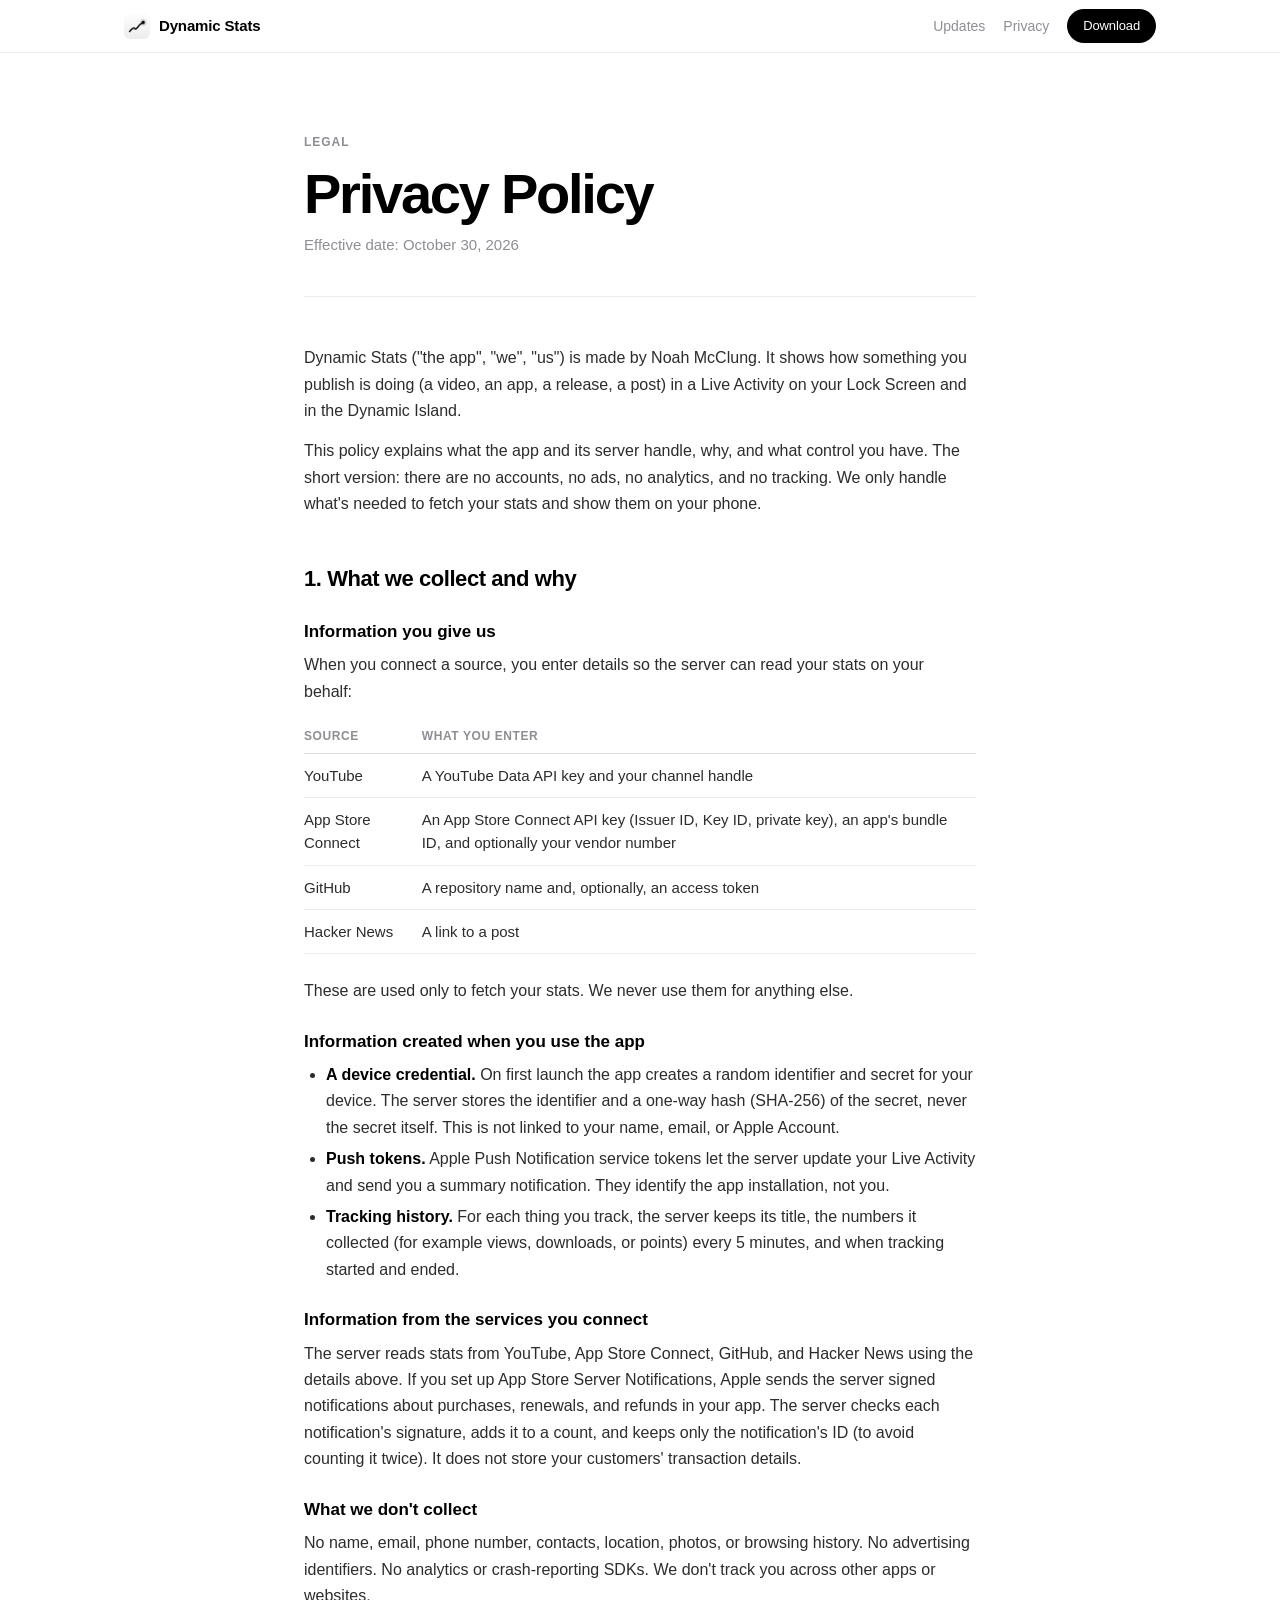
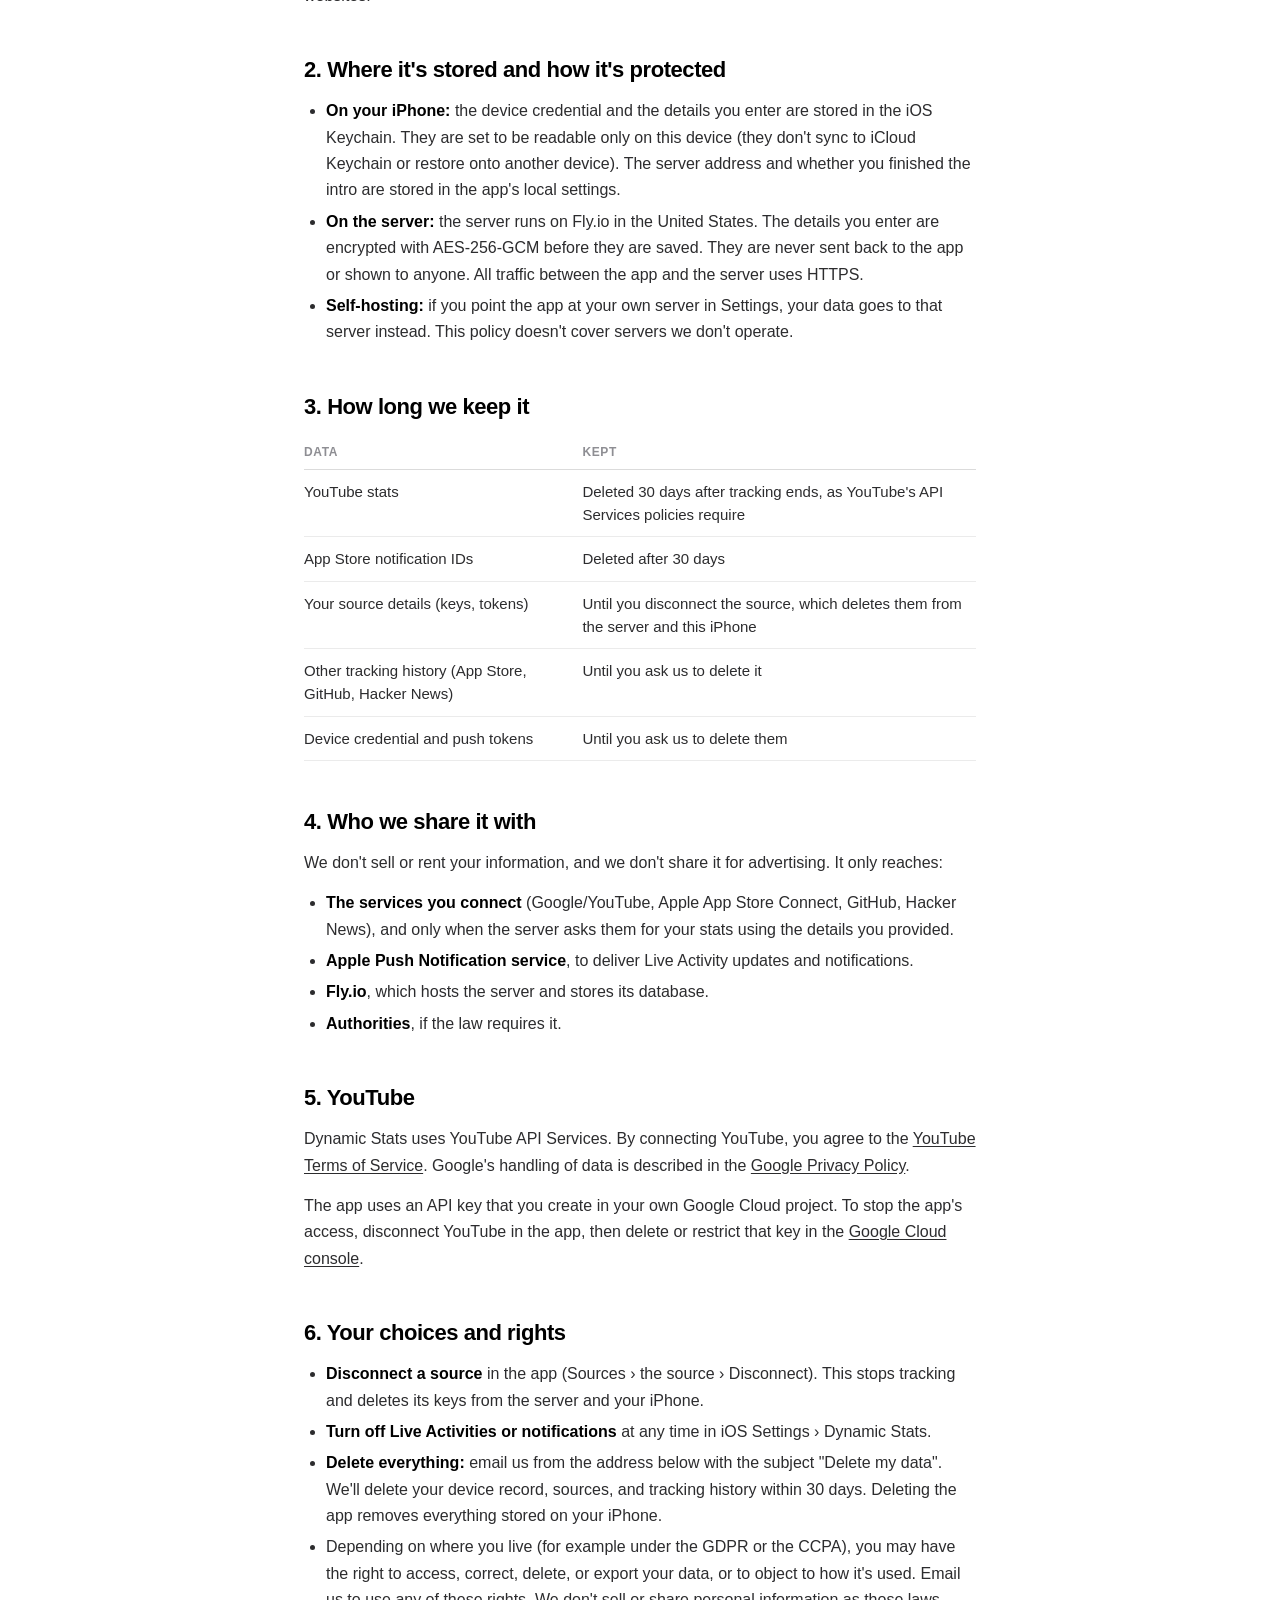
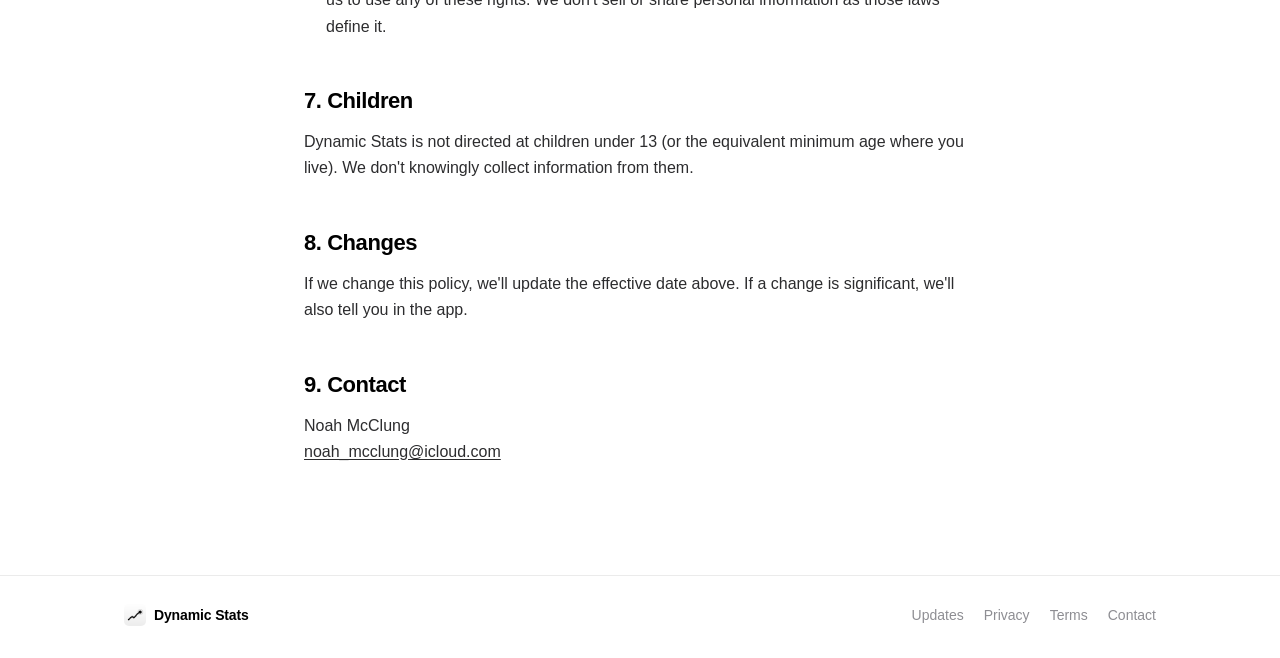
==== privacy.html @ cf6f5463 "Initial release: Dynamic Stats landing page Home page with animated Dynamic Island, four integration" ====
<!DOCTYPE html>
<html lang="en">
<head>
  <meta charset="UTF-8">
  <meta name="viewport" content="width=device-width, initial-scale=1">
  <title>Privacy Policy — Dynamic Stats</title>
  <meta name="description" content="Dynamic Stats privacy policy. No accounts, no ads, no analytics, no tracking.">
  <meta property="og:title"       content="Privacy Policy — Dynamic Stats">
  <meta property="og:description" content="No accounts, no ads, no analytics, no tracking.">
  <link rel="icon"             type="image/png" href="assets/app-icon.png">
  <link rel="apple-touch-icon"                  href="assets/app-icon.png">
  <link rel="stylesheet" href="style.css">
  <script src="config.js"></script>
</head>
<body>

<nav class="nav" aria-label="Site navigation">
  <div class="nav-inner">
    <a href="index.html" class="nav-brand">
      <img src="assets/app-icon.png" alt="">
      Dynamic Stats
    </a>
    <div class="nav-links">
      <span class="nav-page-links" style="display:contents;">
        <a href="updates.html">Updates</a>
        <a href="privacy.html">Privacy</a>
      </span>
      <a href="#" class="nav-download" id="nav-app-store-link" aria-label="Download on the App Store">Download</a>
    </div>
  </div>
</nav>
<script>document.getElementById('nav-app-store-link').href = APP_STORE_URL;</script>

<div class="wrap--narrow">

  <div class="legal-hero">
    <p class="legal-hero__eyebrow">Legal</p>
    <h1 class="legal-hero__title">Privacy Policy</h1>
    <p class="legal-hero__date">Effective date: October 30, 2026</p>
  </div>

  <div class="legal-content">

    <p>Dynamic Stats ("the app", "we", "us") is made by Noah McClung. It shows how something you publish is doing (a video, an app, a release, a post) in a Live Activity on your Lock Screen and in the Dynamic Island.</p>
    <p>This policy explains what the app and its server handle, why, and what control you have. The short version: there are no accounts, no ads, no analytics, and no tracking. We only handle what's needed to fetch your stats and show them on your phone.</p>

    <h2>1. What we collect and why</h2>

    <h3>Information you give us</h3>
    <p>When you connect a source, you enter details so the server can read your stats on your behalf:</p>
    <table>
      <thead><tr><th>Source</th><th>What you enter</th></tr></thead>
      <tbody>
        <tr><td>YouTube</td><td>A YouTube Data API key and your channel handle</td></tr>
        <tr><td>App Store Connect</td><td>An App Store Connect API key (Issuer ID, Key ID, private key), an app's bundle ID, and optionally your vendor number</td></tr>
        <tr><td>GitHub</td><td>A repository name and, optionally, an access token</td></tr>
        <tr><td>Hacker News</td><td>A link to a post</td></tr>
      </tbody>
    </table>
    <p>These are used only to fetch your stats. We never use them for anything else.</p>

    <h3>Information created when you use the app</h3>
    <ul>
      <li><strong>A device credential.</strong> On first launch the app creates a random identifier and secret for your device. The server stores the identifier and a one-way hash (SHA-256) of the secret, never the secret itself. This is not linked to your name, email, or Apple Account.</li>
      <li><strong>Push tokens.</strong> Apple Push Notification service tokens let the server update your Live Activity and send you a summary notification. They identify the app installation, not you.</li>
      <li><strong>Tracking history.</strong> For each thing you track, the server keeps its title, the numbers it collected (for example views, downloads, or points) every 5 minutes, and when tracking started and ended.</li>
    </ul>

    <h3>Information from the services you connect</h3>
    <p>The server reads stats from YouTube, App Store Connect, GitHub, and Hacker News using the details above. If you set up App Store Server Notifications, Apple sends the server signed notifications about purchases, renewals, and refunds in your app. The server checks each notification's signature, adds it to a count, and keeps only the notification's ID (to avoid counting it twice). It does not store your customers' transaction details.</p>

    <h3>What we don't collect</h3>
    <p>No name, email, phone number, contacts, location, photos, or browsing history. No advertising identifiers. No analytics or crash-reporting SDKs. We don't track you across other apps or websites.</p>

    <h2>2. Where it's stored and how it's protected</h2>
    <ul>
      <li><strong>On your iPhone:</strong> the device credential and the details you enter are stored in the iOS Keychain. They are set to be readable only on this device (they don't sync to iCloud Keychain or restore onto another device). The server address and whether you finished the intro are stored in the app's local settings.</li>
      <li><strong>On the server:</strong> the server runs on Fly.io in the United States. The details you enter are encrypted with AES-256-GCM before they are saved. They are never sent back to the app or shown to anyone. All traffic between the app and the server uses HTTPS.</li>
      <li><strong>Self-hosting:</strong> if you point the app at your own server in Settings, your data goes to that server instead. This policy doesn't cover servers we don't operate.</li>
    </ul>

    <h2>3. How long we keep it</h2>
    <table>
      <thead><tr><th>Data</th><th>Kept</th></tr></thead>
      <tbody>
        <tr><td>YouTube stats</td><td>Deleted 30 days after tracking ends, as YouTube's API Services policies require</td></tr>
        <tr><td>App Store notification IDs</td><td>Deleted after 30 days</td></tr>
        <tr><td>Your source details (keys, tokens)</td><td>Until you disconnect the source, which deletes them from the server and this iPhone</td></tr>
        <tr><td>Other tracking history (App Store, GitHub, Hacker News)</td><td>Until you ask us to delete it</td></tr>
        <tr><td>Device credential and push tokens</td><td>Until you ask us to delete them</td></tr>
      </tbody>
    </table>

    <h2>4. Who we share it with</h2>
    <p>We don't sell or rent your information, and we don't share it for advertising. It only reaches:</p>
    <ul>
      <li><strong>The services you connect</strong> (Google/YouTube, Apple App Store Connect, GitHub, Hacker News), and only when the server asks them for your stats using the details you provided.</li>
      <li><strong>Apple Push Notification service</strong>, to deliver Live Activity updates and notifications.</li>
      <li><strong>Fly.io</strong>, which hosts the server and stores its database.</li>
      <li><strong>Authorities</strong>, if the law requires it.</li>
    </ul>

    <h2>5. YouTube</h2>
    <p>Dynamic Stats uses YouTube API Services. By connecting YouTube, you agree to the <a href="https://www.youtube.com/t/terms">YouTube Terms of Service</a>. Google's handling of data is described in the <a href="https://policies.google.com/privacy">Google Privacy Policy</a>.</p>
    <p>The app uses an API key that you create in your own Google Cloud project. To stop the app's access, disconnect YouTube in the app, then delete or restrict that key in the <a href="https://console.cloud.google.com/apis/credentials">Google Cloud console</a>.</p>

    <h2>6. Your choices and rights</h2>
    <ul>
      <li><strong>Disconnect a source</strong> in the app (Sources › the source › Disconnect). This stops tracking and deletes its keys from the server and your iPhone.</li>
      <li><strong>Turn off Live Activities or notifications</strong> at any time in iOS Settings › Dynamic Stats.</li>
      <li><strong>Delete everything:</strong> email us from the address below with the subject "Delete my data". We'll delete your device record, sources, and tracking history within 30 days. Deleting the app removes everything stored on your iPhone.</li>
      <li>Depending on where you live (for example under the GDPR or the CCPA), you may have the right to access, correct, delete, or export your data, or to object to how it's used. Email us to use any of these rights. We don't sell or share personal information as those laws define it.</li>
    </ul>

    <h2>7. Children</h2>
    <p>Dynamic Stats is not directed at children under 13 (or the equivalent minimum age where you live). We don't knowingly collect information from them.</p>

    <h2>8. Changes</h2>
    <p>If we change this policy, we'll update the effective date above. If a change is significant, we'll also tell you in the app.</p>

    <h2>9. Contact</h2>
    <p>Noah McClung<br><a href="mailto:noah_mcclung@icloud.com">noah_mcclung@icloud.com</a></p>

  </div>
</div>

<footer>
  <div class="wrap footer-inner">
    <span class="footer-brand">
      <img src="assets/app-icon.png" alt="">
      Dynamic Stats
    </span>
    <nav class="footer-links" aria-label="Footer navigation">
      <a href="updates.html">Updates</a>
      <a href="privacy.html">Privacy</a>
      <a href="terms.html">Terms</a>
      <a href="mailto:noah_mcclung@icloud.com">Contact</a>
    </nav>
  </div>
</footer>

</body>
</html>
---- style.css ----
/* ─── Reset ──────────────────────────────────────────────────────────── */
*, *::before, *::after { box-sizing: border-box; margin: 0; padding: 0; }

/* ─── Tokens ─────────────────────────────────────────────────────────── */
:root {
  --black:          #000000;
  --white:          #ffffff;
  --label:          #8E8E93;
  --border:         rgba(0, 0, 0, 0.08);
  --border-strong:  rgba(0, 0, 0, 0.14);
  --island-bg:      #000000;
  --island-border:  #2C2C2E;
  --font:    -apple-system, "SF Pro Display", "SF Pro Text", "Helvetica Neue", sans-serif;
  --mono:    "SF Mono", ui-monospace, "Courier New", monospace;
}

/* ─── Base ───────────────────────────────────────────────────────────── */
html { scroll-behavior: smooth; }

body {
  background: var(--white);
  color: var(--black);
  font-family: var(--font);
  font-size: 17px;
  line-height: 1.5;
  -webkit-font-smoothing: antialiased;
  -moz-osx-font-smoothing: grayscale;
  overflow-x: hidden;
}

img, svg { display: block; }
a  { color: inherit; text-decoration: none; }

/* ─── Layout ─────────────────────────────────────────────────────────── */
.wrap        { max-width: 1080px; margin: 0 auto; padding: 0 24px; }
.wrap--narrow{ max-width:  720px; margin: 0 auto; padding: 0 24px; }

/* ─── Nav ────────────────────────────────────────────────────────────── */
.nav {
  position: sticky;
  top: 0;
  z-index: 100;
  background: rgba(255, 255, 255, 0.88);
  backdrop-filter: blur(20px) saturate(180%);
  -webkit-backdrop-filter: blur(20px) saturate(180%);
  border-bottom: 1px solid var(--border);
}
.nav-inner {
  max-width: 1080px;
  margin: 0 auto;
  padding: 0 24px;
  height: 52px;
  display: flex;
  align-items: center;
  justify-content: space-between;
}
.nav-brand {
  display: flex;
  align-items: center;
  gap: 9px;
  font-size: 15px;
  font-weight: 600;
  letter-spacing: -0.01em;
}
.nav-brand img {
  width: 26px;
  height: 26px;
  border-radius: 6px;
}
.nav-links {
  display: flex;
  align-items: center;
  gap: 18px;
}
.nav-links a {
  font-size: 14px;
  color: var(--label);
  transition: color 0.15s;
}
.nav-links a:hover { color: var(--black); }
.nav-links .nav-download {
  background: var(--black);
  color: var(--white);
  padding: 7px 16px;
  border-radius: 100px;
  font-size: 13px;
  font-weight: 500;
  letter-spacing: -0.01em;
  transition: opacity 0.15s;
}
.nav-links .nav-download:hover { color: var(--white); opacity: 0.72; }
@media (max-width: 520px) {
  .nav-links .nav-page-links { display: none; }
}

/* ─── Hero ───────────────────────────────────────────────────────────── */
.hero {
  min-height: 100svh;
  display: flex;
  flex-direction: column;
  align-items: center;
  justify-content: center;
  padding: 96px 24px 72px;
  text-align: center;
}

.hero__identity {
  display: flex;
  flex-direction: column;
  align-items: center;
  gap: 20px;
}

.hero__icon {
  width: 88px;
  height: 88px;
  border-radius: 20px;
}

.hero__title {
  font-size: clamp(42px, 9vw, 80px);
  font-weight: 700;
  letter-spacing: -0.045em;
  line-height: 1;
}

.hero__tagline {
  font-size: clamp(19px, 3.5vw, 26px);
  color: var(--label);
  font-weight: 400;
  letter-spacing: -0.015em;
}

/* ─── Island stage (hero centerpiece) ───────────────────────────────── */
.island-stage {
  margin-top: 64px;
  display: flex;
  flex-direction: column;
  align-items: center;
  min-height: 220px;
  justify-content: center;
  width: 100%;
}

/* ─── The Dynamic Island ─────────────────────────────────────────────── */
.island {
  position: relative;
  background: var(--island-bg);
  border: 1px solid var(--island-border);
  border-radius: 100px;
  color: #fff;
  overflow: hidden;
  width: 200px;
  height: 48px;
  transition:
    width  0.55s cubic-bezier(0.34, 1.56, 0.64, 1),
    height 0.55s cubic-bezier(0.34, 1.56, 0.64, 1),
    border-radius 0.55s cubic-bezier(0.34, 1.56, 0.64, 1);
  will-change: width, height;
}

.island.is-expanded {
  width: min(380px, calc(100vw - 48px));
  height: 158px;
  border-radius: 44px;
}

/* Camera dot */
.island::before {
  content: "";
  position: absolute;
  top: 50%;
  left: 50%;
  transform: translate(-50%, -50%);
  width: 12px;
  height: 12px;
  background: #1a1a1a;
  border-radius: 50%;
  z-index: 10;
  pointer-events: none;
  transition: opacity 0.25s;
}
.island.is-expanded::before { opacity: 0; }

/* ── Compact layer ── */
.island__compact {
  position: absolute;
  inset: 0;
  display: flex;
  align-items: center;
  justify-content: space-between;
  padding: 0 16px;
  opacity: 1;
  transition: opacity 0.15s;
  pointer-events: auto;
}
.island.is-expanded .island__compact {
  opacity: 0;
  pointer-events: none;
}

.island__compact-icon {
  display: flex;
  align-items: center;
  flex-shrink: 0;
}
.island__compact-icon svg { width: 18px; height: 18px; color: #fff; }

.island__compact-value {
  font-size: 14px;
  font-weight: 600;
  font-variant-numeric: tabular-nums;
  letter-spacing: -0.02em;
  color: #fff;
}

/* ── Expanded layer ── */
.island__expanded {
  position: absolute;
  inset: 0;
  display: flex;
  flex-direction: column;
  padding: 14px 20px 12px;
  opacity: 0;
  transition: opacity 0.2s 0.18s;
  pointer-events: none;
}
.island.is-expanded .island__expanded {
  opacity: 1;
  pointer-events: auto;
}

.island__top {
  display: flex;
  align-items: center;
  justify-content: space-between;
  margin-bottom: 10px;
  flex-shrink: 0;
}

.island__top-icon svg  { width: 17px; height: 17px; color: #fff; flex-shrink: 0; }

.island__center {
  flex: 1;
  min-width: 0;
  text-align: center;
  padding: 0 6px;
}
.island__center-title {
  font-size: 12px;
  font-weight: 600;
  color: #fff;
  white-space: nowrap;
  overflow: hidden;
  text-overflow: ellipsis;
  line-height: 1.25;
}
.island__center-sub {
  font-size: 9px;
  color: #8E8E93;
  white-space: nowrap;
  overflow: hidden;
  text-overflow: ellipsis;
  margin-top: 1px;
}

.island__timer {
  font-size: 10px;
  font-weight: 500;
  color: #8E8E93;
  font-variant-numeric: tabular-nums;
  white-space: nowrap;
  flex-shrink: 0;
}

.island__metrics {
  display: flex;
  padding: 0 4px;
  flex-shrink: 0;
  gap: 2px;
}

.island__metric {
  flex: 1;
  min-width: 0;
}
.island__metric-label {
  font-size: 8px;
  color: #8E8E93;
  white-space: nowrap;
  overflow: hidden;
  text-overflow: ellipsis;
}
.island__metric-value {
  font-size: 16px;
  font-weight: 600;
  color: #fff;
  font-variant-numeric: tabular-nums;
  letter-spacing: -0.02em;
  white-space: nowrap;
  line-height: 1.15;
}

.island__sparkline {
  margin-top: 8px;
  padding: 0 4px;
  flex-shrink: 0;
  height: 18px;
}
.island__sparkline svg {
  width: 100%;
  height: 100%;
  overflow: visible;
}
.island__sparkline polyline {
  fill: none;
  stroke: #fff;
  stroke-width: 1.5;
  stroke-linecap: round;
  stroke-linejoin: round;
}

/* Mode label below island */
.island-label {
  margin-top: 18px;
  font-size: 13px;
  color: var(--label);
  letter-spacing: -0.01em;
  height: 18px;
  transition: opacity 0.3s;
}

@media (max-height: 700px) {
  .hero { padding-top: 56px; padding-bottom: 40px; }
  .island-stage { margin-top: 36px; min-height: 180px; }
  .badge-wrap { margin-top: 32px; }
  .hero__icon { width: 68px; height: 68px; }
  .hero__title { font-size: clamp(36px, 9vw, 72px); }
}

/* ─── App Store badge ────────────────────────────────────────────────── */
.badge-wrap {
  margin-top: 52px;
}
.badge-wrap a {
  display: inline-block;
  transition: opacity 0.15s;
}
.badge-wrap a:hover  { opacity: 0.72; }
.badge-wrap a:active { opacity: 0.5;  }
.badge-wrap img { height: 50px; width: auto; }

/* ─── Section defaults ───────────────────────────────────────────────── */
.section { padding: 80px 0; border-top: 1px solid var(--border); }

.section-eyebrow {
  font-size: 12px;
  font-weight: 600;
  letter-spacing: 0.08em;
  text-transform: uppercase;
  color: var(--label);
  margin-bottom: 12px;
}
.section-heading {
  font-size: clamp(28px, 5vw, 48px);
  font-weight: 700;
  letter-spacing: -0.04em;
  line-height: 1.06;
  margin-bottom: 12px;
}
.section-sub {
  font-size: 17px;
  color: var(--label);
  line-height: 1.55;
  max-width: 480px;
}

/* ─── Scroll reveal ──────────────────────────────────────────────────── */
.reveal {
  opacity: 0;
  transform: translateY(22px);
  transition:
    opacity  0.6s cubic-bezier(0.25, 0, 0, 1),
    transform 0.6s cubic-bezier(0.25, 0, 0, 1);
}
.reveal.in-view { opacity: 1; transform: none; }

.stagger > * {
  opacity: 0;
  transform: translateY(18px);
  transition:
    opacity  0.5s cubic-bezier(0.25, 0, 0, 1),
    transform 0.5s cubic-bezier(0.25, 0, 0, 1);
}
.stagger.in-view > *:nth-child(1) { opacity:1; transform:none; transition-delay:0s;    }
.stagger.in-view > *:nth-child(2) { opacity:1; transform:none; transition-delay:0.07s; }
.stagger.in-view > *:nth-child(3) { opacity:1; transform:none; transition-delay:0.14s; }
.stagger.in-view > *:nth-child(4) { opacity:1; transform:none; transition-delay:0.21s; }
.stagger.in-view > *:nth-child(5) { opacity:1; transform:none; transition-delay:0.28s; }

/* ─── See it live ────────────────────────────────────────────────────── */
.live-grid {
  display: grid;
  grid-template-columns: repeat(2, 1fr);
  gap: 1px;
  margin-top: 40px;
  background: var(--border);
  border-radius: 20px;
  overflow: hidden;
  border: 1px solid var(--border);
}
@media (min-width: 640px) {
  .live-grid { grid-template-columns: repeat(4, 1fr); }
}

.live-cell {
  background: var(--white);
  aspect-ratio: 9 / 18;
  position: relative;
  overflow: hidden;
  display: flex;
  align-items: flex-end;
  padding: 14px;
}
.live-cell video {
  position: absolute;
  inset: 0;
  width: 100%;
  height: 100%;
  object-fit: cover;
}
.live-cell__placeholder {
  position: absolute;
  inset: 0;
  display: flex;
  flex-direction: column;
  align-items: center;
  justify-content: center;
  gap: 10px;
  background: #F2F2F7;
}
.live-cell__placeholder svg { width: 32px; height: 32px; color: #C7C7CC; }
.live-cell__placeholder-text { font-size: 11px; color: #AEAEB2; text-align: center; line-height: 1.4; }

.live-cell__label {
  position: relative;
  z-index: 2;
  font-size: 11px;
  font-weight: 600;
  letter-spacing: 0.04em;
  text-transform: uppercase;
  color: var(--label);
  background: rgba(255,255,255,0.88);
  backdrop-filter: blur(8px);
  -webkit-backdrop-filter: blur(8px);
  padding: 4px 10px;
  border-radius: 100px;
}

/* ─── Modes list ─────────────────────────────────────────────────────── */
.modes-list { margin-top: 56px; }

.mode-row {
  display: grid;
  grid-template-columns: 1fr 1fr;
  gap: 48px;
  align-items: center;
  padding: 56px 0;
  border-top: 1px solid var(--border);
}
.mode-row:first-child { border-top: none; padding-top: 0; }

.mode-row--flip .mode-info  { order: 2; }
.mode-row--flip .mode-visual{ order: 1; }

@media (max-width: 640px) {
  .mode-row { grid-template-columns: 1fr; gap: 28px; }
  .mode-row--flip .mode-info  { order: 1; }
  .mode-row--flip .mode-visual{ order: 2; }
}

.mode-info { display: flex; flex-direction: column; gap: 6px; }

.mode-icon-wrap { color: var(--black); margin-bottom: 4px; }
.mode-icon-wrap svg { width: 28px; height: 28px; }

.mode-name {
  font-size: clamp(24px, 4vw, 36px);
  font-weight: 700;
  letter-spacing: -0.035em;
  line-height: 1.1;
}
.mode-tagline {
  font-size: 17px;
  color: var(--label);
  line-height: 1.45;
  max-width: 360px;
}
.mode-how {
  font-size: 14px;
  color: var(--label);
  line-height: 1.55;
  max-width: 360px;
  margin-top: 2px;
}

/* Static mini island inside mode row */
.mode-visual { display: flex; justify-content: center; }

.island-static {
  background: var(--island-bg);
  border: 1px solid var(--island-border);
  border-radius: 32px;
  color: #fff;
  padding: 14px 18px 12px;
  width: 260px;
  max-width: 100%;
}
.island-static__top {
  display: flex;
  align-items: center;
  gap: 8px;
  margin-bottom: 10px;
}
.island-static__icon svg { width: 14px; height: 14px; color: #fff; }
.island-static__title {
  font-size: 11px;
  font-weight: 600;
  color: #fff;
  flex: 1;
  white-space: nowrap;
  overflow: hidden;
  text-overflow: ellipsis;
}
.island-static__timer { font-size: 9px; color: #8E8E93; font-variant-numeric: tabular-nums; }

.island-static__metrics { display: flex; gap: 12px; margin-bottom: 8px; }
.island-static__metric { display: flex; flex-direction: column; gap: 1px; min-width: 0; }
.island-static__label { font-size: 7px; color: #8E8E93; }
.island-static__value {
  font-size: 14px;
  font-weight: 600;
  color: #fff;
  font-variant-numeric: tabular-nums;
  letter-spacing: -0.02em;
  white-space: nowrap;
}

.island-static__sparkline { height: 14px; }
.island-static__sparkline svg { width: 100%; height: 100%; }
.island-static__sparkline polyline {
  fill: none;
  stroke: #fff;
  stroke-width: 1.5;
  stroke-linecap: round;
  stroke-linejoin: round;
}

/* ─── Features (StandBy etc.) ────────────────────────────────────────── */
.features-grid {
  display: grid;
  grid-template-columns: repeat(3, 1fr);
  gap: 0;
  margin-top: 52px;
  border-top: 1px solid var(--border);
}
@media (max-width: 640px) {
  .features-grid { grid-template-columns: 1fr; }
}

.feature {
  padding: 36px 0;
  border-bottom: 1px solid var(--border);
}
.features-grid .feature:not(:last-child) {
  border-right: 1px solid var(--border);
  padding-right: 32px;
}
.features-grid .feature + .feature { padding-left: 32px; }

@media (max-width: 640px) {
  .features-grid .feature:not(:last-child) { border-right: none; padding-right: 0; }
  .features-grid .feature + .feature { padding-left: 0; }
}

.feature__icon { color: var(--black); margin-bottom: 14px; }
.feature__icon svg { width: 26px; height: 26px; }
.feature__name {
  font-size: 20px;
  font-weight: 700;
  letter-spacing: -0.025em;
  margin-bottom: 6px;
}
.feature__desc {
  font-size: 15px;
  color: var(--label);
  line-height: 1.5;
}

/* ─── Screenshots ────────────────────────────────────────────────────── */
.screenshots-scroll {
  overflow-x: auto;
  padding: 40px 0 48px;
  scrollbar-width: none;
  -webkit-overflow-scrolling: touch;
}
.screenshots-scroll::-webkit-scrollbar { display: none; }

/* Inner flex row — centers when content fits, scrolls from left when it overflows */
.screenshots-inner {
  display: flex;
  gap: 14px;
  width: max-content;
  margin: 0 auto;
  padding: 0 24px;
  scroll-snap-type: x mandatory;
}

.iphone {
  width: 220px;
  background: #1C1C1E;
  border-radius: 42px;
  padding: 12px;
  position: relative;
  box-shadow: 0 0 0 1px rgba(255,255,255,0.06) inset, 0 20px 48px rgba(0,0,0,0.12);
}
.iphone__notch {
  width: 72px;
  height: 10px;
  background: #000;
  border-radius: 100px;
  margin: 0 auto 10px;
}
.iphone__screen {
  background: #000;
  border-radius: 32px;
  aspect-ratio: 393 / 852;
  overflow: hidden;
  display: flex;
  align-items: center;
  justify-content: center;
}
.iphone__screen img { width: 100%; height: 100%; object-fit: cover; }
.iphone__screen-placeholder {
  display: flex;
  flex-direction: column;
  align-items: center;
  gap: 10px;
  padding: 24px;
  text-align: center;
}
.iphone__screen-placeholder svg { width: 28px; height: 28px; color: #3A3A3C; }
.iphone__screen-placeholder p  { font-size: 10px; color: #3A3A3C; line-height: 1.4; }

/* Caption below each iPhone */
.iphone-wrap {
  display: flex;
  flex-direction: column;
  align-items: center;
  flex-shrink: 0;
  scroll-snap-align: start;
}
.iphone-caption {
  margin-top: 12px;
  font-size: 12px;
  color: var(--label);
  text-align: center;
}

/* ─── Footer ─────────────────────────────────────────────────────────── */
footer {
  border-top: 1px solid var(--border);
  padding: 28px 0 32px;
}
.footer-inner {
  display: flex;
  align-items: center;
  justify-content: space-between;
  flex-wrap: wrap;
  gap: 14px;
}
.footer-brand {
  font-size: 14px;
  font-weight: 600;
  letter-spacing: -0.01em;
  display: flex;
  align-items: center;
  gap: 8px;
}
.footer-brand img {
  width: 22px;
  height: 22px;
  border-radius: 5px;
}
.footer-links {
  display: flex;
  gap: 20px;
  flex-wrap: wrap;
}
.footer-links a {
  font-size: 14px;
  color: var(--label);
  transition: color 0.15s;
}
.footer-links a:hover { color: var(--black); }

/* ─── Legal pages ─────────────────────────────────────────────────────── */
.legal-hero { padding: 80px 0 40px; }
.legal-hero__eyebrow {
  font-size: 12px;
  font-weight: 600;
  letter-spacing: 0.08em;
  text-transform: uppercase;
  color: var(--label);
  margin-bottom: 14px;
}
.legal-hero__title {
  font-size: clamp(32px, 6vw, 56px);
  font-weight: 700;
  letter-spacing: -0.04em;
  line-height: 1.05;
  margin-bottom: 10px;
}
.legal-hero__date { font-size: 15px; color: var(--label); }

.legal-content {
  padding: 48px 0 96px;
  border-top: 1px solid var(--border);
}
.legal-content h2 {
  font-size: 22px;
  font-weight: 700;
  letter-spacing: -0.02em;
  margin-top: 44px;
  margin-bottom: 12px;
}
.legal-content h3 {
  font-size: 17px;
  font-weight: 600;
  margin-top: 24px;
  margin-bottom: 8px;
}
.legal-content p {
  font-size: 16px;
  color: #2C2C2E;
  line-height: 1.65;
  margin-bottom: 14px;
}
.legal-content ul, .legal-content ol {
  padding-left: 22px;
  margin-bottom: 14px;
}
.legal-content li {
  font-size: 16px;
  color: #2C2C2E;
  line-height: 1.65;
  margin-bottom: 5px;
}
.legal-content a { text-decoration: underline; text-underline-offset: 2px; }
.legal-content a:hover { opacity: 0.65; }
.legal-content strong { font-weight: 600; color: var(--black); }

.legal-content table {
  width: 100%;
  border-collapse: collapse;
  margin-bottom: 24px;
  font-size: 15px;
}
.legal-content th {
  text-align: left;
  padding: 8px 14px 8px 0;
  border-bottom: 1px solid var(--border-strong);
  font-weight: 600;
  font-size: 12px;
  letter-spacing: 0.05em;
  text-transform: uppercase;
  color: var(--label);
}
.legal-content td {
  padding: 10px 14px 10px 0;
  border-bottom: 1px solid var(--border);
  color: #2C2C2E;
  line-height: 1.55;
  vertical-align: top;
}

/* ─── Updates page ───────────────────────────────────────────────────── */
.updates-list { padding-bottom: 96px; }

.update {
  display: grid;
  grid-template-columns: 112px 1fr;
  gap: 0 32px;
  padding: 44px 0;
  border-top: 1px solid var(--border);
}
@media (max-width: 520px) {
  .update { grid-template-columns: 1fr; gap: 12px; }
}

.update__meta {}
.update__version { font-size: 14px; font-weight: 600; }
.update__date    { font-size: 13px; color: var(--label); margin-top: 2px; }

.update__content h3 {
  font-size: 20px;
  font-weight: 700;
  letter-spacing: -0.025em;
  margin-bottom: 10px;
}
.update__content p {
  font-size: 16px;
  color: #2C2C2E;
  line-height: 1.65;
  margin-bottom: 10px;
}
.update__content ul { padding-left: 20px; }
.update__content li {
  font-size: 16px;
  color: #2C2C2E;
  line-height: 1.65;
  margin-bottom: 4px;
}

/* ─── Prefers-reduced-motion ─────────────────────────────────────────── */
@media (prefers-reduced-motion: reduce) {
  *, *::before, *::after {
    animation-duration: 0.01ms !important;
    animation-iteration-count: 1 !important;
    transition-duration: 0.01ms !important;
    transition-delay: 0ms !important;
  }
  .reveal, .stagger > * { opacity: 1 !important; transform: none !important; }

  /* Keep island in expanded state so it's legible without animation */
  .island {
    width: min(380px, calc(100vw - 48px)) !important;
    height: 158px !important;
    border-radius: 44px !important;
  }
  .island::before       { opacity: 0 !important; }
  .island__compact      { opacity: 0 !important; pointer-events: none !important; }
  .island__expanded     { opacity: 1 !important; }
}
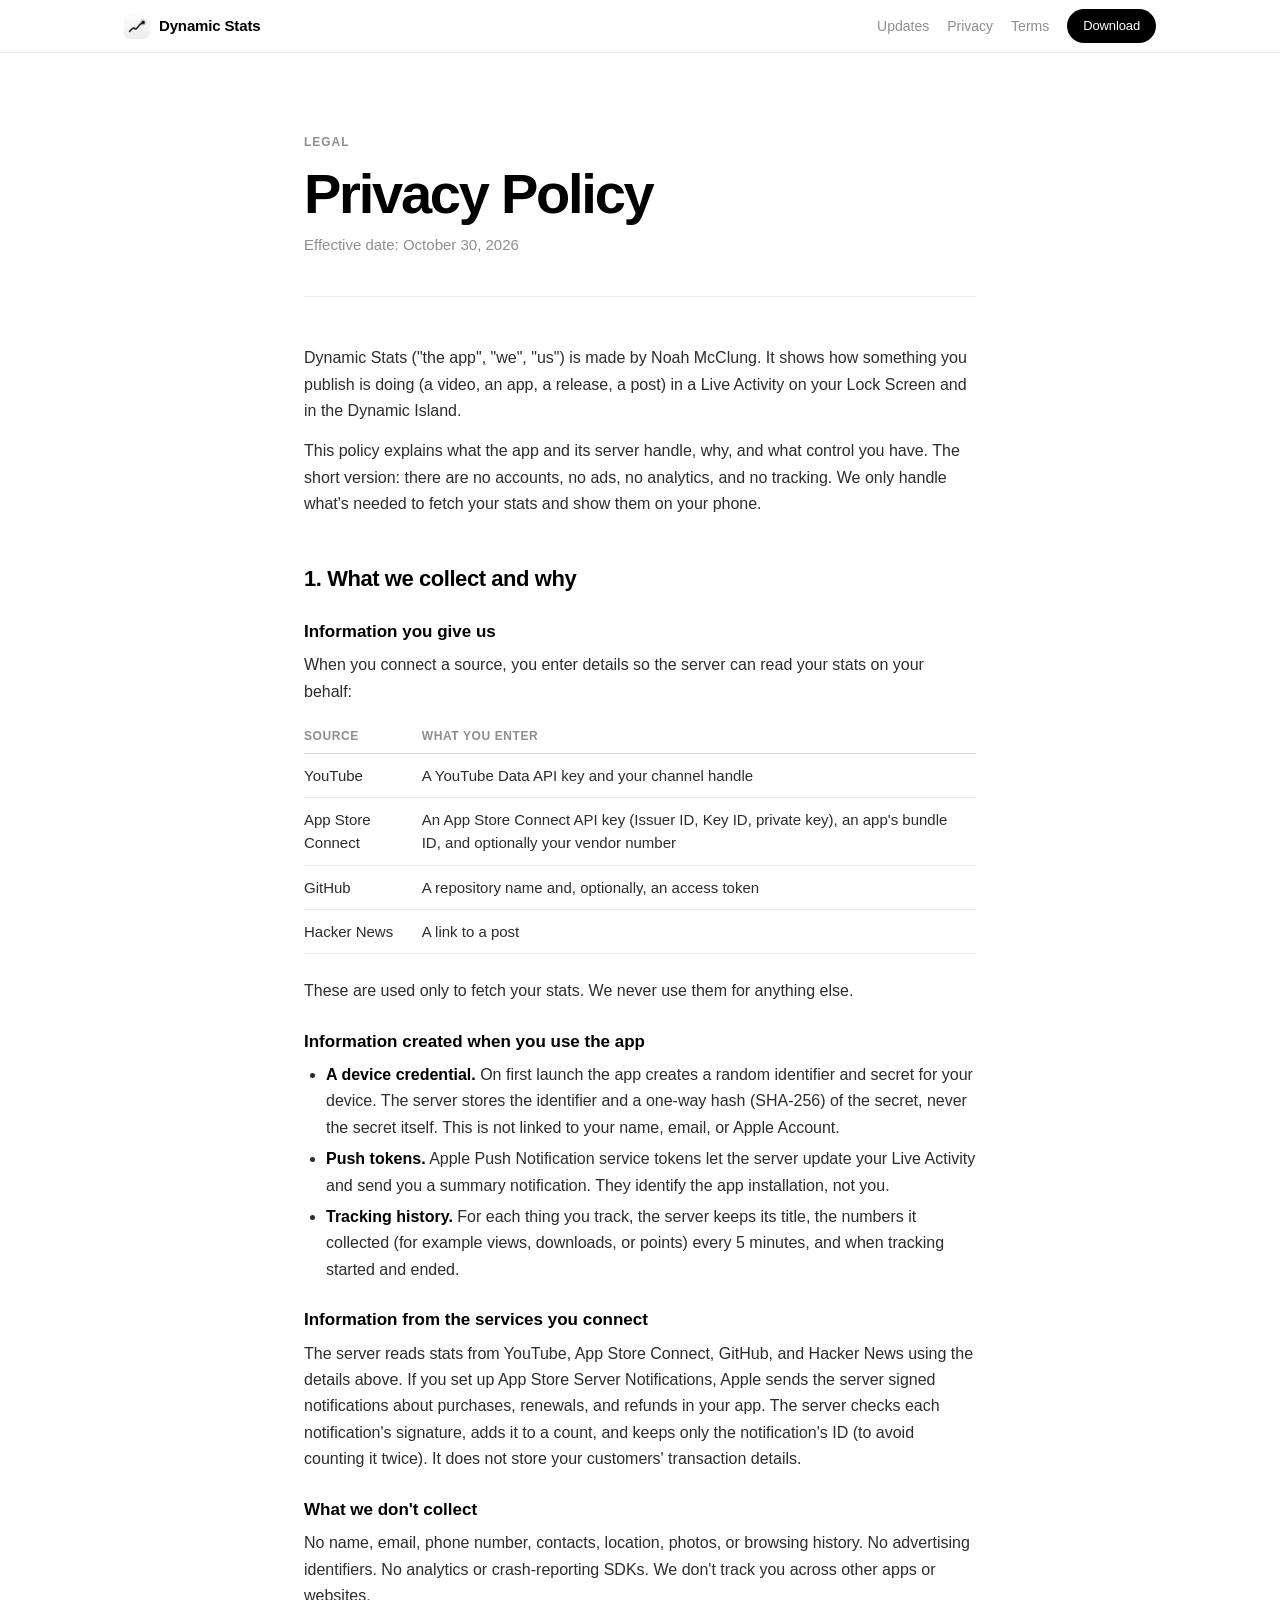
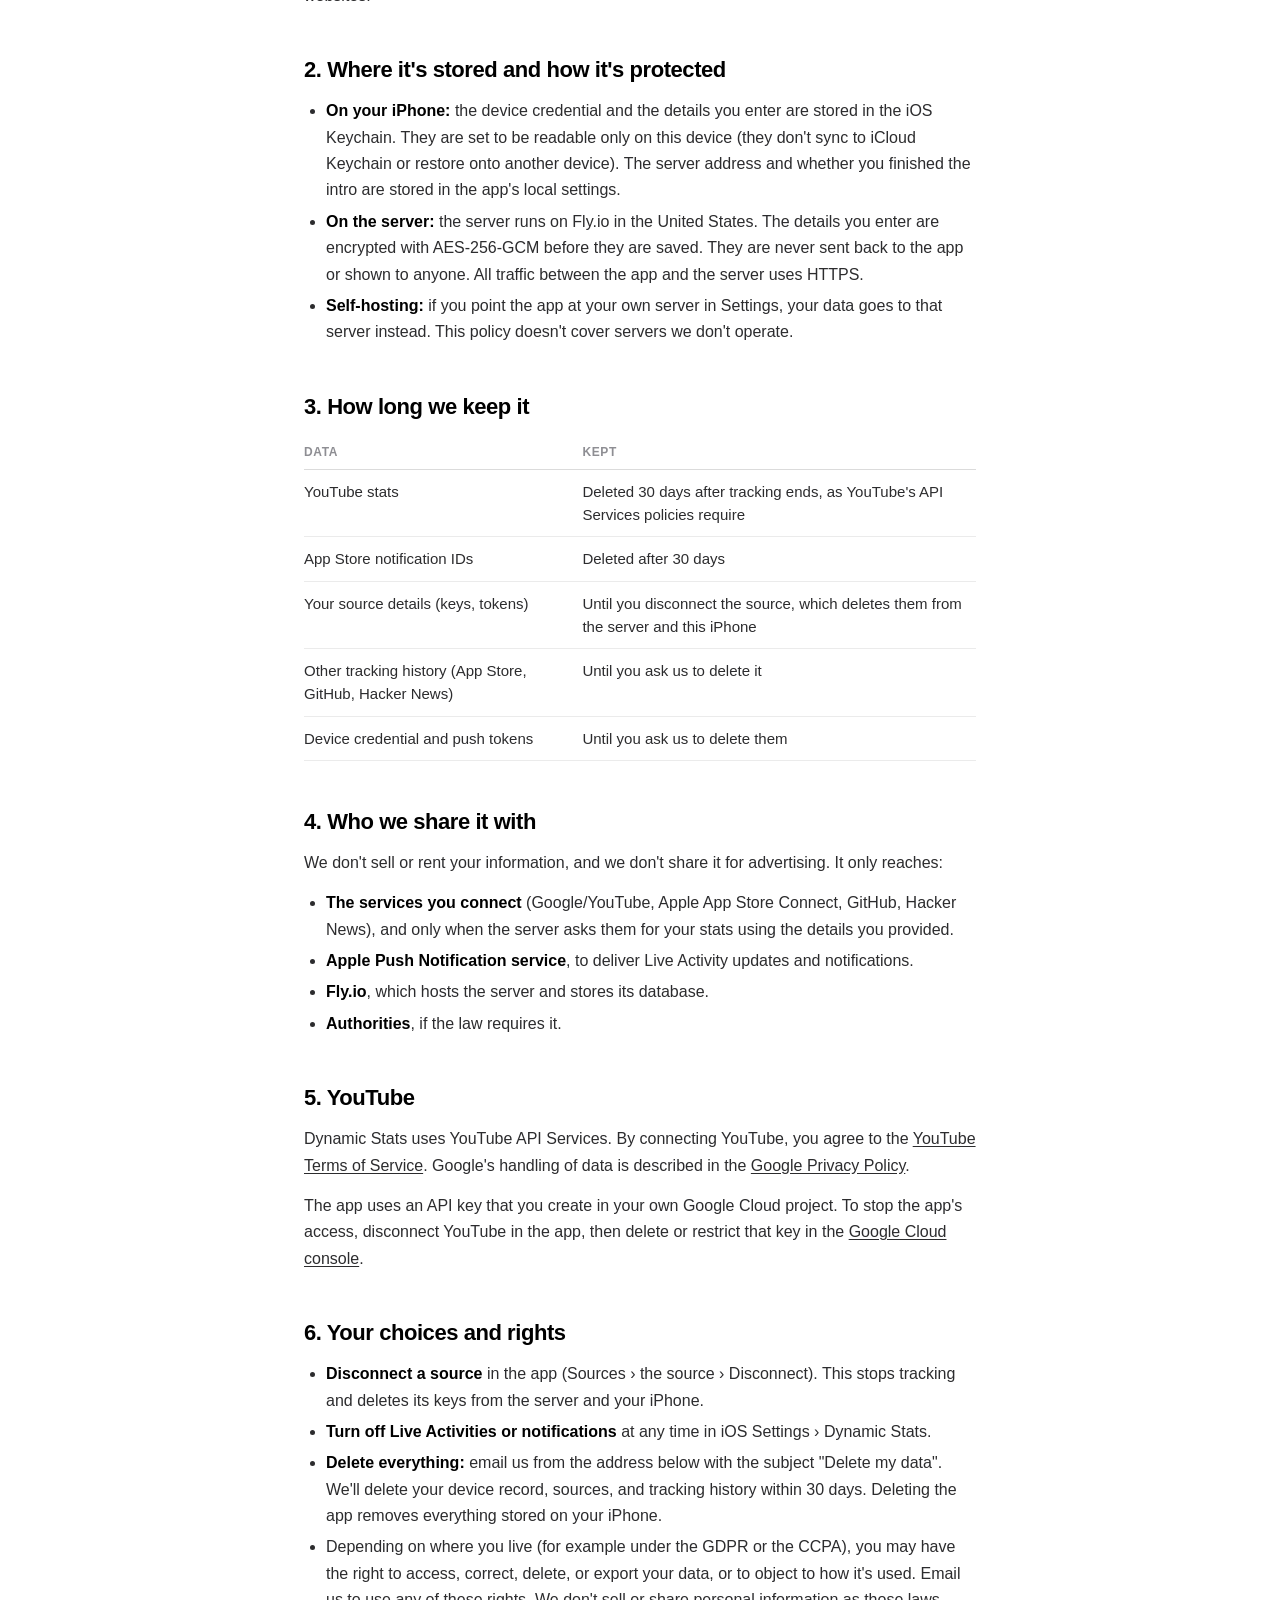
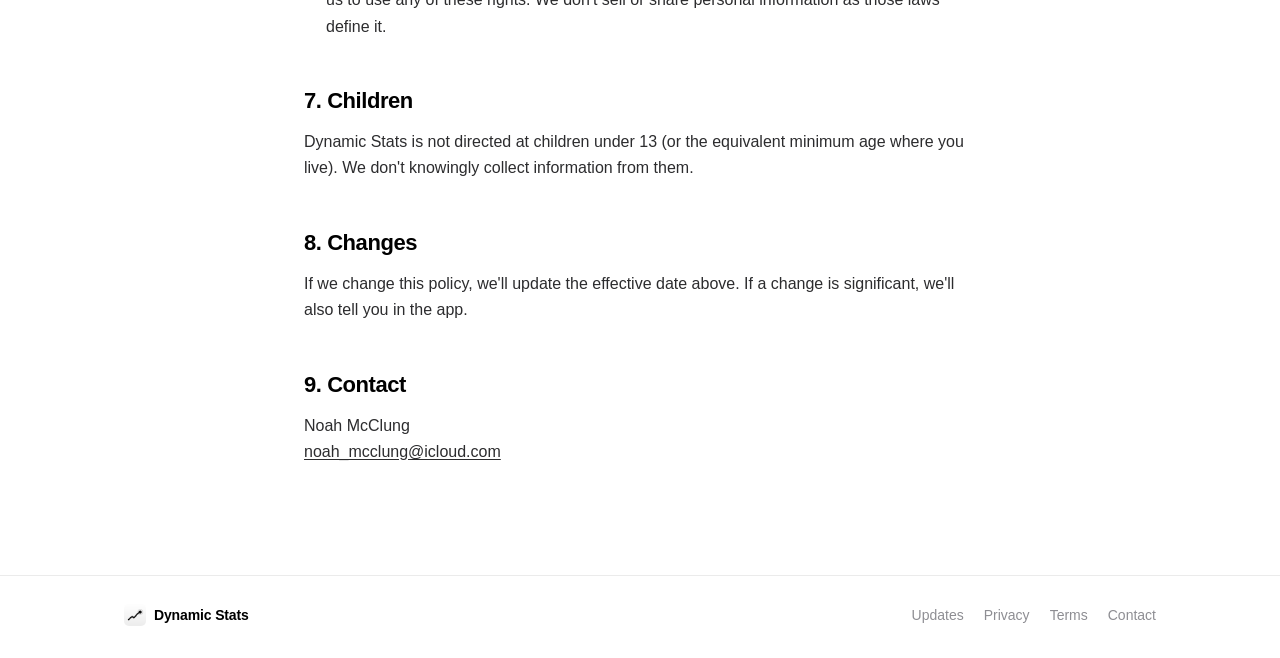
==== commit 44c13f37: "Fix governing state to Nevada; add Terms link to navbar Co-Authored-By: Claude Sonnet 4.6 <noreply@a" ====
--- a/privacy.html
+++ b/privacy.html
@@ -24,6 +24,7 @@
       <span class="nav-page-links" style="display:contents;">
         <a href="updates.html">Updates</a>
         <a href="privacy.html">Privacy</a>
+        <a href="terms.html">Terms</a>
       </span>
       <a href="#" class="nav-download" id="nav-app-store-link" aria-label="Download on the App Store">Download</a>
     </div>
